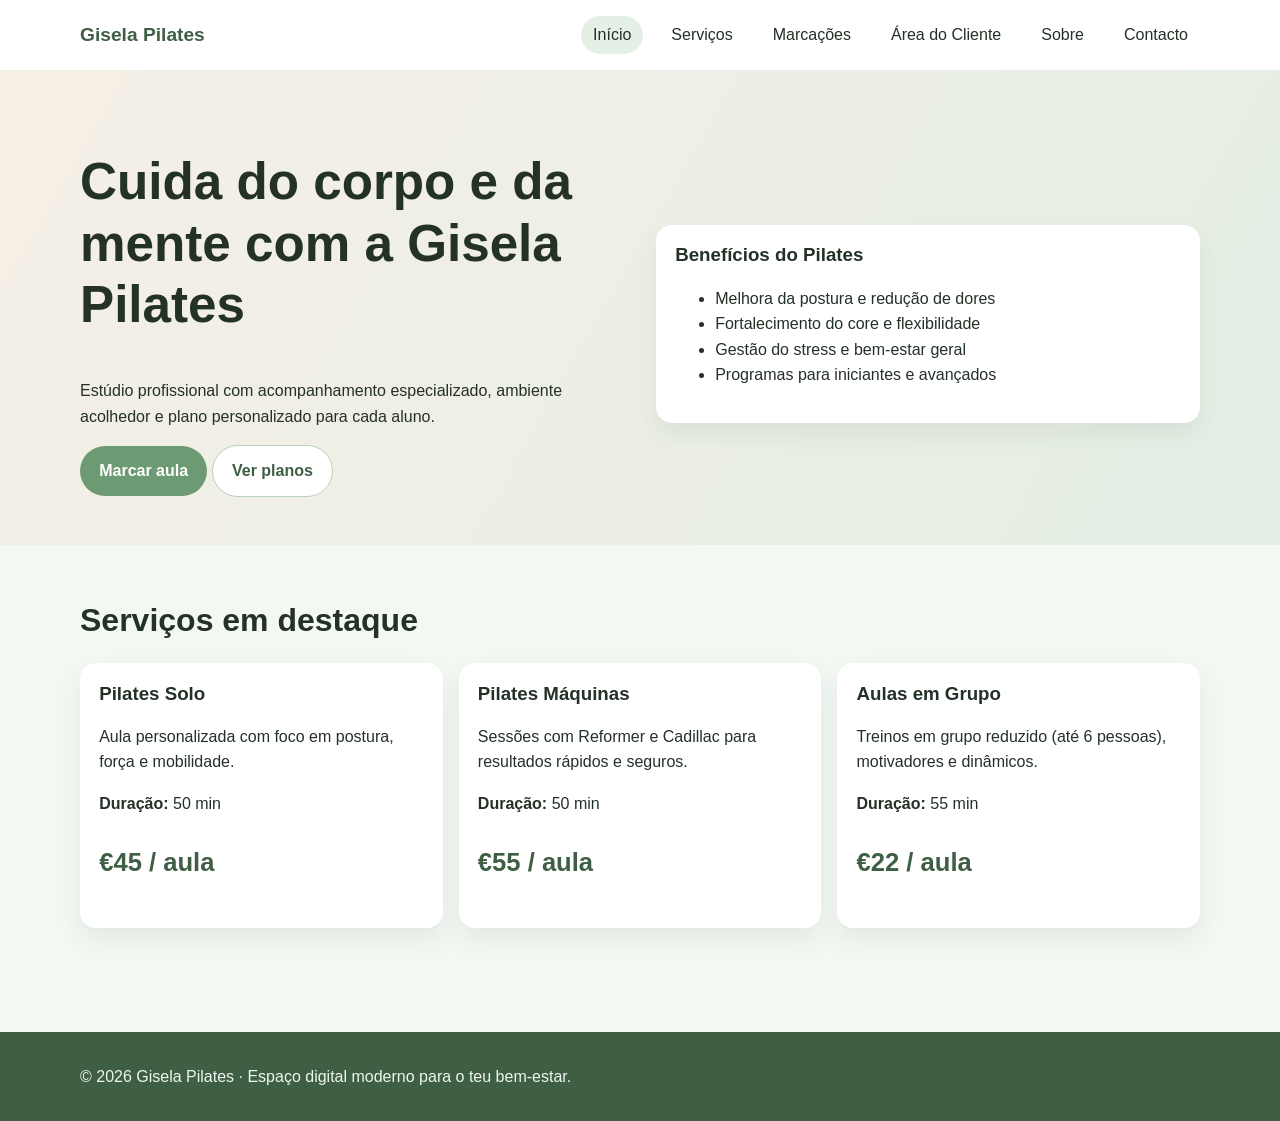
==== index.html @ d942ad59 "Criar website completo da Gisela Pilates com integração Supabase" ====
<!doctype html>
<html lang="pt-PT">
<head>
  <meta charset="UTF-8">
  <meta name="viewport" content="width=device-width, initial-scale=1.0">
  <title>Gisela Pilates | Bem-estar e movimento</title>
  <link rel="stylesheet" href="assets/styles.css">
</head>
<body>
<header class="site-header">
  <div class="container nav">
    <a class="brand" href="index.html">Gisela Pilates</a>
    <nav class="nav-links">
      <a href="index.html">Início</a><a href="servicos.html">Serviços</a><a href="marcacoes.html">Marcações</a><a href="cliente.html">Área do Cliente</a><a href="sobre.html">Sobre</a><a href="contacto.html">Contacto</a>
    </nav>
  </div>
</header>

<section class="hero">
  <div class="container hero-grid">
    <div>
      <h1>Cuida do corpo e da mente com a Gisela Pilates</h1>
      <p>Estúdio profissional com acompanhamento especializado, ambiente acolhedor e plano personalizado para cada aluno.</p>
      <a class="btn btn-primary" href="marcacoes.html">Marcar aula</a>
      <a class="btn btn-secondary" href="servicos.html">Ver planos</a>
    </div>
    <div class="card">
      <h3>Benefícios do Pilates</h3>
      <ul>
        <li>Melhora da postura e redução de dores</li>
        <li>Fortalecimento do core e flexibilidade</li>
        <li>Gestão do stress e bem-estar geral</li>
        <li>Programas para iniciantes e avançados</li>
      </ul>
    </div>
  </div>
</section>

<section class="section">
  <div class="container">
    <h2 class="section-title">Serviços em destaque</h2>
    <div id="services-grid" class="grid-3"></div>
  </div>
</section>

<footer class="site-footer"><div class="container">© <span id="year"></span> Gisela Pilates · Espaço digital moderno para o teu bem-estar.</div></footer>
<script src="js/main.js"></script>
<script>document.getElementById('year').textContent=new Date().getFullYear();</script>
</body>
</html>
---- assets/styles.css ----
:root {
  --sage-50: #f3f8f3;
  --sage-100: #e4efe5;
  --sage-300: #b8d2bc;
  --sage-500: #6c9a73;
  --sage-700: #3f5f45;
  --beige: #f6efe6;
  --text: #243127;
  --muted: #5a6b5d;
  --white: #ffffff;
  --danger: #b83d3d;
  --radius: 16px;
  --shadow: 0 12px 24px rgba(40, 68, 46, 0.08);
}

* { box-sizing: border-box; }
body {
  margin: 0;
  font-family: "Inter", "Segoe UI", sans-serif;
  color: var(--text);
  background: var(--sage-50);
  line-height: 1.6;
}

a { color: inherit; text-decoration: none; }
img { max-width: 100%; display: block; }

.container {
  width: min(1120px, 92%);
  margin: 0 auto;
}

.site-header {
  position: sticky;
  top: 0;
  z-index: 10;
  background: rgba(255, 255, 255, 0.95);
  backdrop-filter: blur(8px);
  border-bottom: 1px solid var(--sage-100);
}

.nav {
  display: flex;
  justify-content: space-between;
  align-items: center;
  padding: 1rem 0;
}

.brand {
  font-size: 1.2rem;
  font-weight: 700;
  color: var(--sage-700);
}

.nav-links {
  display: flex;
  gap: 1rem;
  flex-wrap: wrap;
}

.nav-links a {
  padding: 0.4rem 0.75rem;
  border-radius: 999px;
}

.nav-links a:hover,
.nav-links a.active {
  background: var(--sage-100);
}

.hero {
  padding: 5rem 0 3rem;
  background: linear-gradient(120deg, var(--beige), var(--sage-100));
}

.hero-grid {
  display: grid;
  grid-template-columns: repeat(2, minmax(0, 1fr));
  gap: 2rem;
  align-items: center;
}

h1, h2, h3 { line-height: 1.2; margin-top: 0; }
h1 { font-size: clamp(2rem, 4vw, 3.2rem); }
h2 { font-size: clamp(1.4rem, 2.5vw, 2.2rem); margin-bottom: 0.6rem; }

.btn {
  display: inline-block;
  border: none;
  border-radius: 999px;
  padding: 0.75rem 1.2rem;
  font-weight: 600;
  cursor: pointer;
}
.btn-primary {
  background: var(--sage-500);
  color: var(--white);
}
.btn-secondary {
  background: var(--white);
  color: var(--sage-700);
  border: 1px solid var(--sage-300);
}

.section { padding: 3.5rem 0; }
.section-title { margin-bottom: 1.5rem; }

.grid-3 {
  display: grid;
  grid-template-columns: repeat(3, minmax(0, 1fr));
  gap: 1rem;
}

.card {
  background: var(--white);
  border-radius: var(--radius);
  box-shadow: var(--shadow);
  padding: 1.2rem;
}

.price {
  font-size: 1.6rem;
  color: var(--sage-700);
  font-weight: 700;
}

.form-grid {
  display: grid;
  gap: 1rem;
  grid-template-columns: repeat(2, minmax(0, 1fr));
}

label {
  display: block;
  font-weight: 600;
  margin-bottom: 0.3rem;
}

input, select, textarea {
  width: 100%;
  border: 1px solid var(--sage-300);
  border-radius: 12px;
  padding: 0.7rem;
  font: inherit;
  background: #fff;
}

textarea { min-height: 120px; resize: vertical; }

.notice {
  padding: 0.7rem 0.9rem;
  border-radius: 12px;
  margin-top: 0.75rem;
  font-size: 0.95rem;
}
.notice.success { background: #dcf2e2; color: #275b33; }
.notice.error { background: #fae0e0; color: var(--danger); }

.site-footer {
  margin-top: 3rem;
  background: var(--sage-700);
  color: #edf6ee;
  padding: 2rem 0;
}

.small { color: var(--muted); font-size: 0.95rem; }

.hidden { display: none !important; }

@media (max-width: 860px) {
  .hero-grid,
  .grid-3,
  .form-grid {
    grid-template-columns: 1fr;
  }

  .nav {
    flex-direction: column;
    gap: 0.8rem;
  }
}
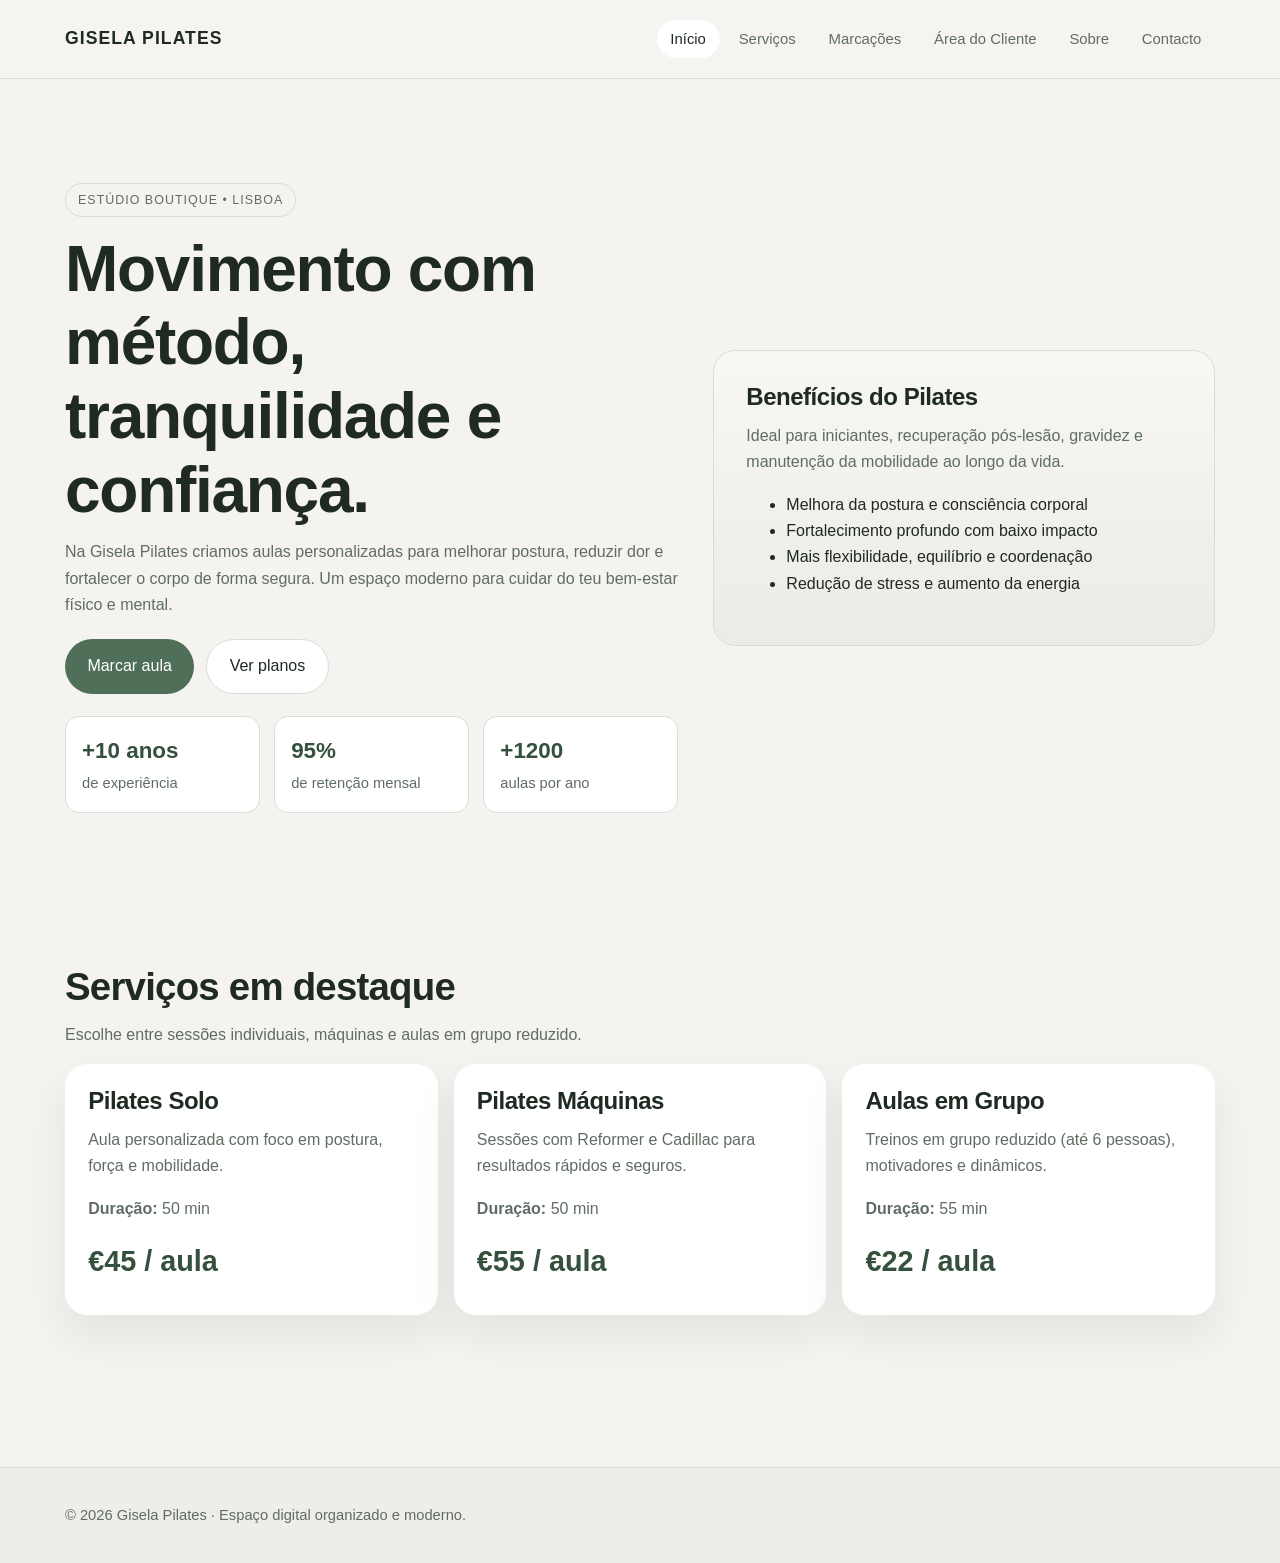
==== commit 86f57151: "Refinar design premium do site inspirado em referências visuais" ====
--- a/index.html
+++ b/index.html
@@ -3,7 +3,7 @@
 <head>
   <meta charset="UTF-8">
   <meta name="viewport" content="width=device-width, initial-scale=1.0">
-  <title>Gisela Pilates | Bem-estar e movimento</title>
+  <title>Gisela Pilates | Estúdio de Pilates</title>
   <link rel="stylesheet" href="assets/styles.css">
 </head>
 <body>
@@ -19,18 +19,27 @@
 <section class="hero">
   <div class="container hero-grid">
     <div>
-      <h1>Cuida do corpo e da mente com a Gisela Pilates</h1>
-      <p>Estúdio profissional com acompanhamento especializado, ambiente acolhedor e plano personalizado para cada aluno.</p>
-      <a class="btn btn-primary" href="marcacoes.html">Marcar aula</a>
-      <a class="btn btn-secondary" href="servicos.html">Ver planos</a>
+      <span class="kicker">Estúdio Boutique • Lisboa</span>
+      <h1>Movimento com método, tranquilidade e confiança.</h1>
+      <p>Na Gisela Pilates criamos aulas personalizadas para melhorar postura, reduzir dor e fortalecer o corpo de forma segura. Um espaço moderno para cuidar do teu bem-estar físico e mental.</p>
+      <div class="button-row">
+        <a class="btn btn-primary" href="cliente.html">Marcar aula</a>
+        <a class="btn btn-secondary" href="servicos.html">Ver planos</a>
+      </div>
+      <div class="metrics">
+        <div class="metric"><strong>+10 anos</strong><span class="small">de experiência</span></div>
+        <div class="metric"><strong>95%</strong><span class="small">de retenção mensal</span></div>
+        <div class="metric"><strong>+1200</strong><span class="small">aulas por ano</span></div>
+      </div>
     </div>
-    <div class="card">
+    <div class="panel">
       <h3>Benefícios do Pilates</h3>
+      <p>Ideal para iniciantes, recuperação pós-lesão, gravidez e manutenção da mobilidade ao longo da vida.</p>
       <ul>
-        <li>Melhora da postura e redução de dores</li>
-        <li>Fortalecimento do core e flexibilidade</li>
-        <li>Gestão do stress e bem-estar geral</li>
-        <li>Programas para iniciantes e avançados</li>
+        <li>Melhora da postura e consciência corporal</li>
+        <li>Fortalecimento profundo com baixo impacto</li>
+        <li>Mais flexibilidade, equilíbrio e coordenação</li>
+        <li>Redução de stress e aumento da energia</li>
       </ul>
     </div>
   </div>
@@ -38,12 +47,13 @@
 
 <section class="section">
   <div class="container">
-    <h2 class="section-title">Serviços em destaque</h2>
+    <h2>Serviços em destaque</h2>
+    <p>Escolhe entre sessões individuais, máquinas e aulas em grupo reduzido.</p>
     <div id="services-grid" class="grid-3"></div>
   </div>
 </section>
 
-<footer class="site-footer"><div class="container">© <span id="year"></span> Gisela Pilates · Espaço digital moderno para o teu bem-estar.</div></footer>
+<footer class="site-footer"><div class="container small">© <span id="year"></span> Gisela Pilates · Espaço digital organizado e moderno.</div></footer>
 <script src="js/main.js"></script>
 <script>document.getElementById('year').textContent=new Date().getFullYear();</script>
 </body>
--- a/assets/styles.css
+++ b/assets/styles.css
@@ -1,181 +1,184 @@
 :root {
-  --sage-50: #f3f8f3;
-  --sage-100: #e4efe5;
-  --sage-300: #b8d2bc;
-  --sage-500: #6c9a73;
-  --sage-700: #3f5f45;
-  --beige: #f6efe6;
-  --text: #243127;
-  --muted: #5a6b5d;
-  --white: #ffffff;
-  --danger: #b83d3d;
-  --radius: 16px;
-  --shadow: 0 12px 24px rgba(40, 68, 46, 0.08);
+  --bg: #f5f3ef;
+  --surface: #ffffff;
+  --surface-soft: #f2f0eb;
+  --text: #1f2a22;
+  --muted: #5f6d63;
+  --primary: #4f6f58;
+  --primary-dark: #35503d;
+  --line: #d8ddd8;
+  --radius-lg: 22px;
+  --radius-md: 14px;
+  --shadow: 0 20px 45px rgba(28, 44, 34, 0.08);
 }
 
 * { box-sizing: border-box; }
+html { scroll-behavior: smooth; }
 body {
   margin: 0;
   font-family: "Inter", "Segoe UI", sans-serif;
   color: var(--text);
-  background: var(--sage-50);
-  line-height: 1.6;
+  background: var(--bg);
+  line-height: 1.65;
 }
 
+h1, h2, h3, h4 {
+  margin: 0 0 .75rem;
+  line-height: 1.15;
+  letter-spacing: -0.02em;
+}
+
+h1 { font-size: clamp(2.2rem, 5vw, 4rem); }
+h2 { font-size: clamp(1.6rem, 3vw, 2.6rem); }
+h3 { font-size: clamp(1.2rem, 2vw, 1.5rem); }
+
+p { margin: 0 0 1rem; color: var(--muted); }
 a { color: inherit; text-decoration: none; }
-img { max-width: 100%; display: block; }
+img { max-width: 100%; display: block; border-radius: var(--radius-lg); }
 
-.container {
-  width: min(1120px, 92%);
-  margin: 0 auto;
-}
+.container { width: min(1150px, 92%); margin: 0 auto; }
+.section { padding: 5.5rem 0; }
 
 .site-header {
   position: sticky;
   top: 0;
-  z-index: 10;
-  background: rgba(255, 255, 255, 0.95);
-  backdrop-filter: blur(8px);
-  border-bottom: 1px solid var(--sage-100);
+  z-index: 20;
+  background: color-mix(in srgb, var(--bg) 90%, white 10%);
+  border-bottom: 1px solid var(--line);
+  backdrop-filter: blur(10px);
 }
 
 .nav {
   display: flex;
   justify-content: space-between;
   align-items: center;
-  padding: 1rem 0;
+  min-height: 78px;
 }
 
 .brand {
-  font-size: 1.2rem;
   font-weight: 700;
-  color: var(--sage-700);
+  font-size: 1.1rem;
+  letter-spacing: 0.06em;
+  text-transform: uppercase;
 }
 
-.nav-links {
-  display: flex;
-  gap: 1rem;
-  flex-wrap: wrap;
+.nav-links { display: flex; gap: .35rem; flex-wrap: wrap; }
+.nav-links a {
+  padding: .45rem .85rem;
+  border-radius: 999px;
+  font-size: .93rem;
+  color: var(--muted);
 }
-
-.nav-links a {
-  padding: 0.4rem 0.75rem;
-  border-radius: 999px;
-}
-
-.nav-links a:hover,
-.nav-links a.active {
-  background: var(--sage-100);
+.nav-links a.active,
+.nav-links a:hover {
+  background: var(--surface);
+  color: var(--text);
 }
 
 .hero {
-  padding: 5rem 0 3rem;
-  background: linear-gradient(120deg, var(--beige), var(--sage-100));
+  padding: 6.5rem 0 4rem;
 }
 
 .hero-grid {
   display: grid;
-  grid-template-columns: repeat(2, minmax(0, 1fr));
-  gap: 2rem;
+  grid-template-columns: 1.1fr .9fr;
+  gap: 2.2rem;
   align-items: center;
 }
 
-h1, h2, h3 { line-height: 1.2; margin-top: 0; }
-h1 { font-size: clamp(2rem, 4vw, 3.2rem); }
-h2 { font-size: clamp(1.4rem, 2.5vw, 2.2rem); margin-bottom: 0.6rem; }
+.kicker {
+  display: inline-flex;
+  border: 1px solid var(--line);
+  border-radius: 999px;
+  padding: .35rem .75rem;
+  font-size: .78rem;
+  text-transform: uppercase;
+  letter-spacing: .08em;
+  color: var(--muted);
+  margin-bottom: 1rem;
+}
 
 .btn {
-  display: inline-block;
   border: none;
   border-radius: 999px;
-  padding: 0.75rem 1.2rem;
+  padding: .82rem 1.4rem;
   font-weight: 600;
   cursor: pointer;
-}
-.btn-primary {
-  background: var(--sage-500);
-  color: var(--white);
-}
-.btn-secondary {
-  background: var(--white);
-  color: var(--sage-700);
-  border: 1px solid var(--sage-300);
+  font: inherit;
+  display: inline-flex;
+  align-items: center;
+  justify-content: center;
 }
 
-.section { padding: 3.5rem 0; }
-.section-title { margin-bottom: 1.5rem; }
+.btn-primary { background: var(--primary); color: #fff; }
+.btn-primary:hover { background: var(--primary-dark); }
+.btn-secondary { background: var(--surface); color: var(--text); border: 1px solid var(--line); }
 
-.grid-3 {
-  display: grid;
-  grid-template-columns: repeat(3, minmax(0, 1fr));
-  gap: 1rem;
+.button-row { display: flex; gap: .75rem; flex-wrap: wrap; margin-top: 1.3rem; }
+
+.card {
+  background: var(--surface);
+  border-radius: var(--radius-lg);
+  box-shadow: var(--shadow);
+  padding: 1.45rem;
 }
 
-.card {
-  background: var(--white);
-  border-radius: var(--radius);
-  box-shadow: var(--shadow);
-  padding: 1.2rem;
+.panel {
+  background: linear-gradient(180deg, #f7f7f4 0%, #ecebe5 100%);
+  border: 1px solid var(--line);
+  border-radius: var(--radius-lg);
+  padding: 2rem;
 }
 
-.price {
-  font-size: 1.6rem;
-  color: var(--sage-700);
-  font-weight: 700;
-}
+.metrics { display: grid; grid-template-columns: repeat(3, 1fr); gap: .9rem; margin-top: 1.4rem; }
+.metrics .metric { background: var(--surface); border: 1px solid var(--line); border-radius: var(--radius-md); padding: 1rem; }
+.metric strong { display:block; font-size:1.4rem; color: var(--primary-dark); }
 
-.form-grid {
-  display: grid;
-  gap: 1rem;
-  grid-template-columns: repeat(2, minmax(0, 1fr));
-}
+.grid-3 { display: grid; grid-template-columns: repeat(3, minmax(0,1fr)); gap: 1rem; }
+.grid-2 { display: grid; grid-template-columns: repeat(2, minmax(0,1fr)); gap: 1.2rem; }
 
-label {
-  display: block;
-  font-weight: 600;
-  margin-bottom: 0.3rem;
-}
+.price { font-size: 1.8rem; color: var(--primary-dark); font-weight: 700; margin: .4rem 0; }
+.small { font-size: .92rem; color: var(--muted); }
 
+.form-grid { display: grid; grid-template-columns: repeat(2, minmax(0, 1fr)); gap: 1rem; }
+label { display: block; font-weight: 600; margin-bottom: .35rem; color: var(--text); }
 input, select, textarea {
   width: 100%;
-  border: 1px solid var(--sage-300);
+  border: 1px solid var(--line);
   border-radius: 12px;
-  padding: 0.7rem;
+  padding: .74rem;
   font: inherit;
   background: #fff;
 }
-
 textarea { min-height: 120px; resize: vertical; }
 
 .notice {
-  padding: 0.7rem 0.9rem;
   border-radius: 12px;
-  margin-top: 0.75rem;
-  font-size: 0.95rem;
+  padding: .7rem .9rem;
+  margin-top: .75rem;
+  font-size: .92rem;
 }
-.notice.success { background: #dcf2e2; color: #275b33; }
-.notice.error { background: #fae0e0; color: var(--danger); }
+.notice.success { background: #dbeedd; color: #285438; }
+.notice.error { background: #f8dddd; color: #963c3c; }
+
+.list-reset { list-style: none; margin: 0; padding: 0; }
 
 .site-footer {
-  margin-top: 3rem;
-  background: var(--sage-700);
-  color: #edf6ee;
-  padding: 2rem 0;
+  margin-top: 4rem;
+  border-top: 1px solid var(--line);
+  padding: 2.2rem 0;
+  background: #efede7;
 }
 
-.small { color: var(--muted); font-size: 0.95rem; }
+.hidden { display:none !important; }
 
-.hidden { display: none !important; }
-
-@media (max-width: 860px) {
+@media (max-width: 920px) {
   .hero-grid,
   .grid-3,
-  .form-grid {
-    grid-template-columns: 1fr;
-  }
+  .grid-2,
+  .form-grid,
+  .metrics { grid-template-columns: 1fr; }
 
-  .nav {
-    flex-direction: column;
-    gap: 0.8rem;
-  }
+  .nav { flex-direction: column; justify-content: center; padding: .8rem 0; }
+  .hero { padding-top: 4.4rem; }
 }
